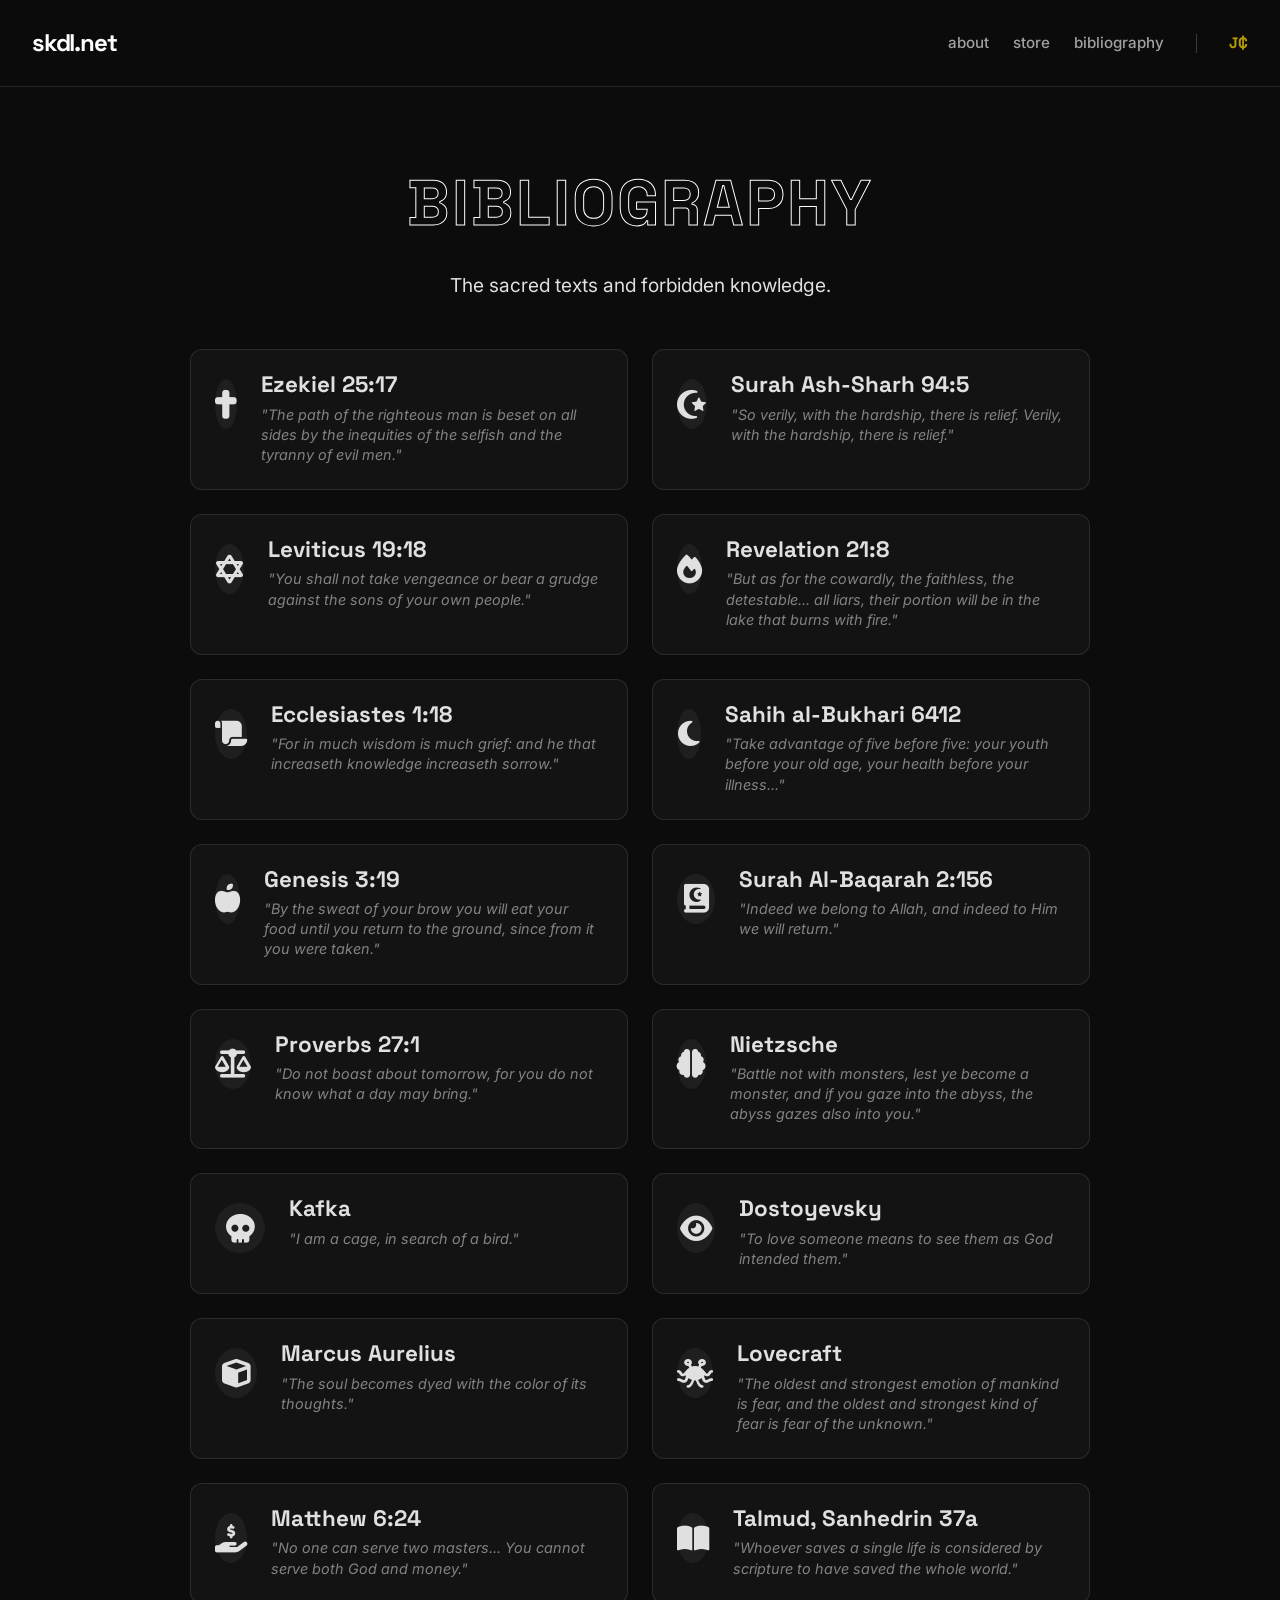
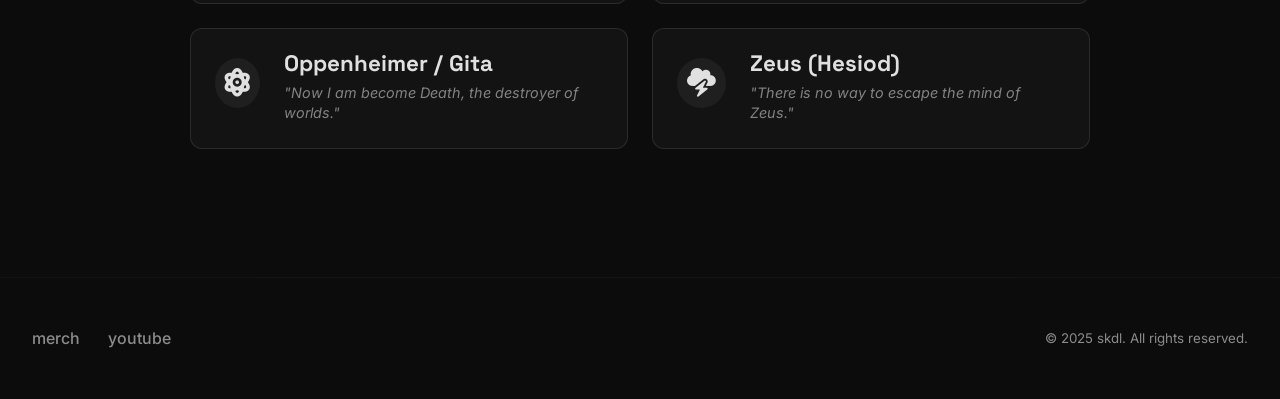
==== bibliography.html @ 1ef9d8b9 "Add files via upload" ====
<!DOCTYPE html>
<html lang="en">

<head>
    <meta charset="UTF-8">
    <meta name="viewport" content="width=device-width, initial-scale=1.0">
    <title>bibliography - skdl.net</title>

    <!-- Google Fonts: Space Grotesk & Inter -->
    <link rel="preconnect" href="https://fonts.googleapis.com">
    <link rel="preconnect" href="https://fonts.gstatic.com" crossorigin>
    <link
        href="https://fonts.googleapis.com/css2?family=Inter:wght@400;600&family=Space+Grotesk:wght@500;700&display=swap"
        rel="stylesheet">

    <!-- Font Awesome for Social Icons -->
    <link rel="stylesheet" href="https://cdnjs.cloudflare.com/ajax/libs/font-awesome/6.4.0/css/all.min.css">

    <link rel="stylesheet" href="css/style.css">
</head>

<body>

    <nav class="navbar">
        <div class="container navbar-content">
            <a href="index.html" class="logo">skdl.net</a>
            <div class="menu">
                <ul>
                    <li><a href="about.html">about</a></li>
                    <li><a href="store.html">store</a></li>
                    <li><a href="bibliography.html" class="active">bibliography</a></li>
                    <li class="nav-separator"></li>
                    <li><a href="johncoins.html"><span class="jc-symbol">J₵</span></a></li>
                </ul>
            </div>
            <div class="mobile-toggle">
                <span></span>
                <span></span>
            </div>
        </div>
    </nav>

    <main>
        <div class="container biblio-container">
            <h1 class="page-title outline" data-animate>BIBLIOGRAPHY</h1>
            <p class="biblio-subtitle" data-animate>The sacred texts and forbidden knowledge.</p>

            <div class="links-grid" data-animate>

                <!-- ==========================
                     SACRED TEXTS
                     ========================== -->
                <div class="link-card quote">
                    <div class="icon-wrapper"><i class="fa-solid fa-cross"></i></div>
                    <div class="link-info">
                        <h2>Ezekiel 25:17</h2><span class="quote-text">"The path of the righteous man is beset on all
                            sides by the inequities of the selfish and the tyranny of evil men."</span>
                    </div>
                </div>

                <div class="link-card quote">
                    <div class="icon-wrapper"><i class="fa-solid fa-star-and-crescent"></i></div>
                    <div class="link-info">
                        <h2>Surah Ash-Sharh 94:5</h2><span class="quote-text">"So verily, with the hardship, there is
                            relief. Verily, with the hardship, there is relief."</span>
                    </div>
                </div>

                <div class="link-card quote">
                    <div class="icon-wrapper"><i class="fa-solid fa-star-of-david"></i></div>
                    <div class="link-info">
                        <h2>Leviticus 19:18</h2><span class="quote-text">"You shall not take vengeance or bear a grudge
                            against the sons of your own people."</span>
                    </div>
                </div>



                <div class="link-card quote">
                    <div class="icon-wrapper"><i class="fa-solid fa-fire"></i></div>
                    <div class="link-info">
                        <h2>Revelation 21:8</h2><span class="quote-text">"But as for the cowardly, the faithless, the
                            detestable... all liars, their portion will be in the lake that burns with fire."</span>
                    </div>
                </div>

                <div class="link-card quote">
                    <div class="icon-wrapper"><i class="fa-solid fa-scroll"></i></div>
                    <div class="link-info">
                        <h2>Ecclesiastes 1:18</h2><span class="quote-text">"For in much wisdom is much grief: and he
                            that increaseth knowledge increaseth sorrow."</span>
                    </div>
                </div>



                <div class="link-card quote">
                    <div class="icon-wrapper"><i class="fa-solid fa-moon"></i></div>
                    <div class="link-info">
                        <h2>Sahih al-Bukhari 6412</h2><span class="quote-text">"Take advantage of five before five: your
                            youth before your old age, your health before your illness..."</span>
                    </div>
                </div>

                <div class="link-card quote">
                    <div class="icon-wrapper"><i class="fa-solid fa-apple-whole"></i></div>
                    <div class="link-info">
                        <h2>Genesis 3:19</h2><span class="quote-text">"By the sweat of your brow you will eat your food
                            until you return to the ground, since from it you were taken."</span>
                    </div>
                </div>



                <div class="link-card quote">
                    <div class="icon-wrapper"><i class="fa-solid fa-book-quran"></i></div>
                    <div class="link-info">
                        <h2>Surah Al-Baqarah 2:156</h2><span class="quote-text">"Indeed we belong to Allah, and indeed
                            to Him we will return."</span>
                    </div>
                </div>

                <div class="link-card quote">
                    <div class="icon-wrapper"><i class="fa-solid fa-scale-balanced"></i></div>
                    <div class="link-info">
                        <h2>Proverbs 27:1</h2><span class="quote-text">"Do not boast about tomorrow, for you do not know
                            what a day may bring."</span>
                    </div>
                </div>

                <!-- ==========================
                     PHILOSOPHY & MADNESS
                     ========================== -->
                <div class="link-card quote">
                    <div class="icon-wrapper"><i class="fa-solid fa-brain"></i></div>
                    <div class="link-info">
                        <h2>Nietzsche</h2><span class="quote-text">"Battle not with monsters, lest ye become a monster,
                            and if you gaze into the abyss, the abyss gazes also into you."</span>
                    </div>
                </div>

                <div class="link-card quote">
                    <div class="icon-wrapper"><i class="fa-solid fa-skull"></i></div>
                    <div class="link-info">
                        <h2>Kafka</h2><span class="quote-text">"I am a cage, in search of a bird."</span>
                    </div>
                </div>



                <div class="link-card quote">
                    <div class="icon-wrapper"><i class="fa-solid fa-eye"></i></div>
                    <div class="link-info">
                        <h2>Dostoyevsky</h2><span class="quote-text">"To love someone means to see them as God intended
                            them."</span>
                    </div>
                </div>

                <div class="link-card quote">
                    <div class="icon-wrapper"><i class="fa-solid fa-cube"></i></div>
                    <div class="link-info">
                        <h2>Marcus Aurelius</h2><span class="quote-text">"The soul becomes dyed with the color of its
                            thoughts."</span>
                    </div>
                </div>



                <div class="link-card quote">
                    <div class="icon-wrapper"><i class="fa-solid fa-spaghetti-monster-flying"></i></div>
                    <div class="link-info">
                        <h2>Lovecraft</h2><span class="quote-text">"The oldest and strongest emotion of mankind is fear,
                            and the oldest and strongest kind of fear is fear of the unknown."</span>
                    </div>
                </div>

                <div class="link-card quote">
                    <div class="icon-wrapper"><i class="fa-solid fa-hand-holding-dollar"></i></div>
                    <div class="link-info">
                        <h2>Matthew 6:24</h2><span class="quote-text">"No one can serve two masters... You cannot serve
                            both God and money."</span>
                    </div>
                </div>

                <div class="link-card quote">
                    <div class="icon-wrapper"><i class="fa-solid fa-book-open"></i></div>
                    <div class="link-info">
                        <h2>Talmud, Sanhedrin 37a</h2><span class="quote-text">"Whoever saves a single life is
                            considered by scripture to have saved the whole world."</span>
                    </div>
                </div>

                <div class="link-card quote">
                    <div class="icon-wrapper"><i class="fa-solid fa-atom"></i></div>
                    <div class="link-info">
                        <h2>Oppenheimer / Gita</h2><span class="quote-text">"Now I am become Death, the destroyer of
                            worlds."</span>
                    </div>
                </div>

                <div class="link-card quote">
                    <div class="icon-wrapper"><i class="fa-solid fa-cloud-bolt"></i></div>
                    <div class="link-info">
                        <h2>Zeus (Hesiod)</h2><span class="quote-text">"There is no way to escape the mind of
                            Zeus."</span>
                    </div>
                </div>



            </div>
        </div>
    </main>

    <footer>
        <div class="container footer-content">
            <div class="footer-links">
                <a href="store.html">merch</a>
                <a href="https://www.youtube.com/@skdl_" target="_blank">youtube</a>
            </div>
            <small>&copy; 2025 skdl. All rights reserved.</small>
        </div>
    </footer>

    <script src="JS/main.js"></script>
</body>

</html>
---- css/style.css ----
:root {
    --bg-color: #0c0c0c;
    --text-color: #e0e0e0;
    --accent-color: #ffffff;
    --highlight-color: #8a8a8a;
    --font-heading: 'Space Grotesk', sans-serif;
    --font-body: 'Inter', sans-serif;
    --glass-bg: rgba(12, 12, 12, 0.7);
    --glass-border: rgba(255, 255, 255, 0.1);
    --transition-speed: 0.3s;
}



* {
    margin: 0;
    padding: 0;
    box-sizing: border-box;
}

body {
    background-color: var(--bg-color);
    color: var(--text-color);
    font-family: var(--font-body);
    overflow-x: hidden;
    line-height: 1.6;
}

a {
    text-decoration: none;
    color: inherit;
    transition: color var(--transition-speed) ease;
}

ul {
    list-style: none;
}

/* Container */
.container {
    max-width: 1400px;
    margin: 0 auto;
    padding: 0 2rem;
}

/* Navbar */
.navbar {
    position: fixed;
    top: 0;
    width: 100%;
    z-index: 1000;
    padding: 1.5rem 0;
    background: var(--glass-bg);
    backdrop-filter: blur(10px);
    -webkit-backdrop-filter: blur(10px);
    border-bottom: 1px solid var(--glass-border);
    transition: padding 0.3s ease;
}

.navbar-content {
    display: flex;
    justify-content: space-between;
    align-items: center;
}

.logo {
    font-family: var(--font-heading);
    font-weight: 700;
    font-size: 1.5rem;
    letter-spacing: -0.05em;
    color: var(--accent-color);
}

.menu ul {
    display: flex;
    gap: 1.5rem;
    align-items: center;
}

.nav-separator {
    width: 1px;
    height: 1.2rem;
    background: rgba(255, 255, 255, 0.2);
    margin: 0 0.5rem;
}

.menu a {
    font-weight: 500;
    font-size: 0.95rem;
    opacity: 0.7;
}

.menu a:hover {
    opacity: 1;
    color: var(--accent-color);
}

/* Main Layout */
main {
    padding-top: 120px;
    /* Space for fixed nav */
    min-height: 100vh;
    display: flex;
    align-items: center;
}

.hero {
    display: grid;
    grid-template-columns: 1fr 1fr;
    gap: 4rem;
    align-items: center;
    width: 100%;
}

/* Hero Content */
.money-stack {
    display: flex;
    flex-direction: column;
    line-height: 0.85;
    margin-bottom: 2rem;
}

.money {
    font-family: var(--font-heading);
    font-size: clamp(3rem, 6vw, 6rem);
    font-weight: 700;
    color: var(--accent-color);
    white-space: nowrap;
    transition: transform 0.3s ease;
    cursor: default;
}

.money:hover {
    transform: translateX(10px);
    color: #fff;
}

.money.outline {
    color: transparent;
    -webkit-text-stroke: 2px var(--highlight-color);
}

.money.funny {
    color: transparent;
    -webkit-text-stroke: 2px var(--accent-color);
    /* Highlight funny line */
}

.description {
    font-size: 1.25rem;
    max-width: 400px;
    margin-bottom: 2.5rem;
    font-weight: 400;
    opacity: 0.9;
}

/* Buttons */
.buttons {
    display: flex;
    gap: 1rem;
    margin-bottom: 3rem;
}

.btn {
    padding: 1rem 2rem;
    border-radius: 8px;
    font-weight: 600;
    font-size: 1rem;
    text-transform: uppercase;
    letter-spacing: 0.05em;
    transition: all var(--transition-speed) ease;
    border: 2px solid transparent;
}

.btn.primary {
    background-color: var(--accent-color);
    color: #000;
}

.btn.primary:hover {
    background-color: #ccc;
    transform: translateY(-2px);
    box-shadow: 0 5px 15px rgba(255, 255, 255, 0.1);
}

.btn.secondary {
    border-color: var(--accent-color);
    color: var(--accent-color);
    background: transparent;
}

.btn.secondary:hover {
    background: rgba(255, 255, 255, 0.1);
    transform: translateY(-2px);
}

/* Contact */
.contact-info {
    margin-top: 2rem;
}

.email-link {
    display: block;
    font-size: 1.1rem;
    text-decoration: underline;
    margin-bottom: 0.5rem;
}

.disclaimer {
    font-size: 0.85rem;
    opacity: 0.5;
    font-style: italic;
}

/* Hero Image */
.hero-image {
    position: relative;
    display: flex;
    justify-content: center;
}

.profile-img {
    width: 100%;
    max-width: 500px;
    height: auto;
    border-radius: 20px;
    filter: grayscale(100%) contrast(1.1);
    transition: filter 0.5s ease;
    z-index: 1;
}

.profile-img:hover {
    filter: grayscale(0%) contrast(1);
}

.glow-effect {
    position: absolute;
    top: 50%;
    left: 50%;
    transform: translate(-50%, -50%);
    width: 60%;
    height: 60%;
    background: var(--accent-color);
    filter: blur(100px);
    opacity: 0.15;
    border-radius: 50%;
    z-index: 0;
}

/* Footer */
footer {
    border-top: 1px solid rgba(255, 255, 255, 0.05);
    padding: 3rem 0;
    margin-top: 4rem;
    opacity: 0.6;
}

.footer-content {
    display: flex;
    justify-content: space-between;
    align-items: center;
}

.footer-links a {
    margin-right: 1.5rem;
    font-weight: 500;
}

.footer-links a:hover {
    text-decoration: underline;
}

/* About Page */
.about-container {
    padding-top: 2rem;
    padding-bottom: 4rem;
    display: flex;
    flex-direction: column;
    align-items: center;
}

.page-title {
    font-family: var(--font-heading);
    font-size: clamp(3rem, 5vw, 5rem);
    width: 100%;
    text-align: center;
    margin-bottom: 3rem;
    color: var(--accent-color);
}

.page-title.outline {
    color: transparent;
    -webkit-text-stroke: 1px var(--accent-color);
    letter-spacing: 2px;
}

.about-top {
    display: grid;
    grid-template-columns: 2fr 1fr;
    gap: 3rem;
    margin-bottom: 4rem;
    align-items: start;
}

.about-text p {
    margin-bottom: 1.5rem;
    font-size: 1.05rem;
    opacity: 0.9;
    text-align: justify;
}

.about-image-small img {
    width: 100%;
    border-radius: 15px;
    box-shadow: 0 10px 30px rgba(0, 0, 0, 0.5);
    border: 1px solid var(--glass-border);
}

.large-image-wrapper {
    width: 100%;
    display: flex;
    flex-direction: column;
    align-items: center;
    gap: 1rem;
}

.profile-img.large {
    max-width: 800px;
    width: 100%;
    aspect-ratio: 3/4;
    /* Approximate aspect ratio from mockup */
    object-fit: cover;
    border-radius: 15px;
    filter: none;
    /* Override default grayscale if desired, or keep it */
}

/* Override hover effect for the static images on about page if we want them always colored. 
   Based on the mockup, they look like normal photos. */
body .about-container .profile-img {
    filter: grayscale(0%) contrast(1);
}

.caption {
    font-family: var(--font-heading);
    /* Or maybe body font? Mockup looks clean */
    font-size: 1.1rem;
    color: var(--text-color);
    opacity: 0.8;
    text-align: center;
    margin-top: 0.5rem;
}

/* Store Page */
.store-container {
    padding-top: 2rem;
    padding-bottom: 4rem;
    width: 100%;
}

.store-grid {
    display: grid;
    grid-template-columns: repeat(auto-fill, minmax(280px, 1fr));
    gap: 3rem;
    width: 100%;
    margin-top: 2rem;
}

.product-card {
    background: rgba(255, 255, 255, 0.03);
    border: 1px solid var(--glass-border);
    border-radius: 15px;
    overflow: hidden;
    transition: transform 0.3s ease, box-shadow 0.3s ease;
    display: flex;
    flex-direction: column;
}

.product-card:hover {
    transform: translateY(-10px);
    box-shadow: 0 10px 20px rgba(0, 0, 0, 0.5);
    background: rgba(255, 255, 255, 0.05);
}

.product-image {
    width: 100%;
    aspect-ratio: 1;
    background: #1a1a1a;
    display: flex;
    justify-content: center;
    align-items: center;
    padding: 20px;
    position: relative;
    overflow: hidden;
}

.product-image img {
    max-width: 100%;
    max-height: 100%;
    object-fit: contain;
    transition: transform 0.3s ease;
}

.product-card:hover .product-image img {
    transform: scale(1.1) rotate(2deg);
}

/* Improved CSS T-Shirt */
.placeholder-tee {
    width: 180px;
    height: 190px;
    background: linear-gradient(135deg, #111 0%, #000 100%);
    position: relative;
    display: flex;
    justify-content: center;
    align-items: center;
    text-align: center;
    box-shadow: 0 10px 20px rgba(0, 0, 0, 0.3);
    /* T-Shirt Shape using clip-path for realistic look */
    clip-path: polygon(20% 0%, 35% 5%, 65% 5%, 80% 0%,
            /* Neck/Shoulders */
            100% 25%, 90% 35%,
            /* Right Sleeve */
            90% 100%,
            /* Right Side */
            10% 100%,
            /* Left Side */
            10% 35%, 0% 25%
            /* Left Sleeve */
        );
    transition: transform 0.3s ease;
}

.placeholder-tee::before {
    content: '';
    position: absolute;
    top: 5px;
    left: 50%;
    transform: translateX(-50%);
    width: 30%;
    height: 10px;
    background: rgba(255, 255, 255, 0.1);
    border-radius: 0 0 50% 50%;
    /* Neck hole shadow */
}

/* Fabric fold effect */
.placeholder-tee::after {
    content: '';
    position: absolute;
    width: 100%;
    height: 100%;
    background: linear-gradient(to bottom,
            transparent 40%,
            rgba(255, 255, 255, 0.02) 45%,
            transparent 50%);
    pointer-events: none;
}

.placeholder-tee span {
    color: white;
    font-family: var(--font-heading);
    font-weight: 700;
    z-index: 2;
    line-height: 0.9;
    font-size: 1.2rem;
    padding-top: 15px;
    /* Offset for neck */
    text-shadow: 0 2px 4px rgba(0, 0, 0, 0.5);
    transform: rotate(-2deg);
}

.placeholder-tee.white {
    background: linear-gradient(135deg, #f0f0f0 0%, #d0d0d0 100%);
}

.placeholder-tee.white::before {
    background: rgba(0, 0, 0, 0.05);
}

.placeholder-tee.white span {
    color: #1a1a1a;
    text-shadow: none;
}


.placeholder-poster {
    width: 160px;
    height: 220px;
    background: #fff;
    display: flex;
    justify-content: center;
    align-items: center;
    text-align: center;
    color: black;
    font-family: var(--font-heading);
    font-weight: bold;
    box-shadow: 0 0 20px rgba(255, 255, 255, 0.1);
    transform: rotate(-5deg);
}

.product-info {
    padding: 1.5rem;
    text-align: center;
    display: flex;
    flex-direction: column;
    gap: 0.5rem;
    flex-grow: 1;
}

.product-info h3 {
    font-family: var(--font-heading);
    font-size: 1.25rem;
    margin-bottom: 0.25rem;
}

.product-info .price {
    font-weight: 600;
    color: var(--highlight-color);
    margin-bottom: 1rem;
}

.btn.small {
    padding: 0.5rem 1rem;
    width: 100%;
    margin-top: auto;
    font-size: 0.9rem;
    cursor: pointer;
}

/* Cart UI */
.cart-trigger {
    position: fixed;
    bottom: 30px;
    right: 30px;
    width: 60px;
    height: 60px;
    background-color: var(--accent-color);
    border-radius: 50%;
    display: flex;
    justify-content: center;
    align-items: center;
    cursor: pointer;
    box-shadow: 0 5px 20px rgba(0, 0, 0, 0.5);
    z-index: 1000;
    transition: transform 0.2s;
}

.cart-trigger:hover {
    transform: scale(1.1);
}

.cart-trigger svg {
    width: 30px;
    height: 30px;
    fill: #000;
}

.cart-count {
    position: absolute;
    top: -5px;
    right: -5px;
    background: red;
    color: white;
    font-size: 12px;
    font-weight: bold;
    width: 20px;
    height: 20px;
    border-radius: 50%;
    display: flex;
    justify-content: center;
    align-items: center;
    border: 2px solid #000;
}

.cart-sidebar {
    position: fixed;
    top: 0;
    right: 0;
    width: 100%;
    max-width: 400px;
    height: 100vh;
    background: #111;
    z-index: 1002;
    transform: translateX(100%);
    transition: transform 0.3s cubic-bezier(0.4, 0, 0.2, 1);
    border-left: 1px solid var(--glass-border);
    display: flex;
    flex-direction: column;
    padding: 2rem;
}

.cart-sidebar.open {
    transform: translateX(0);
}

.cart-header {
    display: flex;
    justify-content: space-between;
    align-items: center;
    margin-bottom: 2rem;
    padding-bottom: 1rem;
    border-bottom: 1px solid rgba(255, 255, 255, 0.1);
}

.cart-header h2 {
    font-family: var(--font-heading);
    color: var(--accent-color);
}

.close-cart {
    background: none;
    border: none;
    color: white;
    font-size: 2rem;
    cursor: pointer;
}

.cart-items {
    flex-grow: 1;
    overflow-y: auto;
    display: flex;
    flex-direction: column;
    gap: 1rem;
}

.cart-item {
    display: flex;
    justify-content: space-between;
    align-items: center;
    background: rgba(255, 255, 255, 0.05);
    padding: 1rem;
    border-radius: 8px;
}

.cart-item-info h4 {
    font-size: 1rem;
    margin-bottom: 0.2rem;
}

.cart-item-info p {
    font-size: 0.9rem;
    opacity: 0.7;
}

.remove-item {
    background: transparent;
    border: 1px solid rgba(255, 50, 50, 0.5);
    color: #ff5555;
    padding: 5px 10px;
    border-radius: 4px;
    cursor: pointer;
    font-size: 0.8rem;
}

.remove-item:hover {
    background: rgba(255, 50, 50, 0.1);
}

.cart-footer {
    margin-top: 2rem;
    padding-top: 1rem;
    border-top: 1px solid rgba(255, 255, 255, 0.1);
}

.cart-total {
    display: flex;
    justify-content: space-between;
    font-size: 1.5rem;
    font-weight: bold;
    margin-bottom: 1.5rem;
}

.checkout-btn {
    width: 100%;
    padding: 1rem;
    background: var(--accent-color);
    color: black;
    border: none;
    font-weight: bold;
    font-size: 1.1rem;
    cursor: pointer;
    border-radius: 8px;
}

.checkout-btn:hover {
    opacity: 0.9;
}

.cart-overlay {
    position: fixed;
    top: 0;
    left: 0;
    width: 100%;
    height: 100%;
    background: rgba(0, 0, 0, 0.7);
    z-index: 1001;
    opacity: 0;
    pointer-events: none;
    transition: opacity 0.3s;
}

.cart-overlay.open {
    opacity: 1;
    pointer-events: auto;
}

/* Bibliography Page */
.biblio-container {
    padding-top: 2rem;
    padding-bottom: 4rem;
    display: flex;
    flex-direction: column;
    align-items: center;
    width: 100%;
}

.biblio-subtitle {
    font-size: 1.2rem;
    opacity: 0.7;
    margin-top: -2rem;
    margin-bottom: 3rem;
    text-align: center;
}

.links-grid {
    display: grid;
    grid-template-columns: repeat(auto-fill, minmax(350px, 1fr));
    gap: 1.5rem;
    width: 100%;
    max-width: 900px;
}

.link-card {
    display: flex;
    align-items: center;
    padding: 1.5rem;
    background: rgba(255, 255, 255, 0.03);
    border: 1px solid var(--glass-border);
    border-radius: 12px;
    gap: 1.5rem;
    transition: all 0.3s ease;
    text-decoration: none;
    position: relative;
    overflow: hidden;
}

.link-card:hover {
    background: rgba(255, 255, 255, 0.08);
    transform: translateX(10px);
    border-color: rgba(255, 255, 255, 0.2);
}

.link-card .icon-wrapper {
    width: 50px;
    height: 50px;
    display: flex;
    justify-content: center;
    align-items: center;
    font-size: 1.8rem;
    border-radius: 50%;
    background: rgba(255, 255, 255, 0.05);
    transition: 0.3s;
}

.link-card h2 {
    font-family: var(--font-heading);
    font-size: 1.4rem;
    line-height: 1;
    margin-bottom: 0.2rem;
}

.link-card span {
    font-size: 0.9rem;
    opacity: 0.6;
}

.link-card .arrow {
    margin-left: auto;
    font-size: 1.5rem;
    opacity: 0;
    transform: translateX(-10px);
    transition: 0.3s;
}

.link-card:hover .arrow {
    opacity: 1;
    transform: translateX(0);
}

/* Brand Colors on Hover */
.link-card.youtube:hover .icon-wrapper {
    background: #FF0000;
    color: white;
}

.link-card.instagram:hover .icon-wrapper {
    background: radial-gradient(circle at 30% 107%, #fdf497 0%, #fdf497 5%, #fd5949 45%, #d6249f 60%, #285AEB 90%);
    color: white;
}

.link-card.discord:hover .icon-wrapper {
    background: #5865F2;
    color: white;
}

.link-card.twitter:hover .icon-wrapper {
    background: #000;
    color: white;
    border: 1px solid #333;
}

.link-card.twitch:hover .icon-wrapper {
    background: #9146FF;
    color: white;
}

.link-card.email:hover .icon-wrapper {
    background: #fff;
    color: black;
}



.link-card.quote {
    align-items: flex-start;
}

.link-card.quote .icon-wrapper {
    margin-top: 5px;
    /* Align icon with top of text */
}

.quote-text {
    display: block;
    margin-top: 0.5rem;
    font-size: 0.95rem;
    font-style: italic;
    line-height: 1.4;
    color: #ccc;
}

/* Specific Card Styling */
.link-card.quote:hover {
    background: rgba(255, 255, 255, 0.05);
    border-color: var(--highlight-color);
}

.link-card.other:hover .icon-wrapper {
    animation: pulse 1s infinite alternate;
}

@keyframes pulse {
    from {
        box-shadow: 0 0 10px red;
    }

    to {
        box-shadow: 0 0 20px red, 0 0 40px red;
    }
}

.mobile-toggle {
    display: none;
    flex-direction: column;
    gap: 6px;
    cursor: pointer;
    z-index: 1001;
}

.mobile-toggle span {
    width: 30px;
    height: 2px;
    background-color: var(--text-color);
    transition: 0.3s;
}

/* Responsive & Mobile Menu */
@media (max-width: 900px) {
    .hero {
        grid-template-columns: 1fr;
        text-align: center;
        gap: 3rem;
    }

    .about-top {
        grid-template-columns: 1fr;
    }

    .about-image-small {
        order: -1;
        /* Image first on mobile, or remove line to keep text first. Mockup usually image first is nice but text is key here. Let's keep text first.*/
        margin: 0 auto;
        max-width: 300px;
    }

    .money-stack {
        align-items: center;
    }

    .description {
        margin: 0 auto 2.5rem;
    }

    .buttons {
        justify-content: center;
    }

    .mobile-toggle {
        display: flex;
    }

    .menu {
        position: fixed;
        top: 0;
        right: 0;
        height: 100vh;
        width: 100%;
        background-color: var(--bg-color);
        display: flex;
        justify-content: center;
        align-items: center;
        transform: translateX(100%);
        transition: transform 0.3s ease-in-out;
        z-index: 999;
    }

    .menu.active {
        transform: translateX(0);
    }

    .menu ul {
        flex-direction: column;
        align-items: center;
        gap: 2rem;
    }

    .menu a {
        font-size: 1.5rem;
    }
}

/* Animation Utilities */
/* John Coins Page */
.jc-container {
    padding-top: 2rem;
    padding-bottom: 6rem;
    display: flex;
    flex-direction: column;
    align-items: center;
    width: 100%;
}

.jc-hero {
    display: flex;
    flex-direction: column;
    align-items: center;
    text-align: center;
    gap: 3rem;
    margin-bottom: 5rem;
}

/* Forex Chart Section */
.jc-forex-section {
    width: 100%;
    max-width: 1000px;
    margin-bottom: 5rem;
    background: rgba(0, 0, 0, 0.3);
    border: 1px solid rgba(255, 255, 255, 0.1);
    border-radius: 20px;
    padding: 2rem;
    position: relative;
    overflow: hidden;
}

.jc-forex-header {
    display: flex;
    justify-content: space-between;
    align-items: center;
    margin-bottom: 2rem;
    flex-wrap: wrap;
    gap: 1rem;
}

.chart-controls {
    display: flex;
    gap: 0.5rem;
}

.chart-btn {
    background: rgba(255, 255, 255, 0.05);
    border: 1px solid rgba(255, 255, 255, 0.1);
    color: white;
    padding: 0.4rem 0.8rem;
    border-radius: 4px;
    cursor: pointer;
    font-size: 0.8rem;
    transition: 0.2s;
}

.chart-btn:hover {
    background: rgba(255, 255, 255, 0.15);
    border-color: rgba(255, 255, 255, 0.3);
}

.chart-btn.active {
    background: #ffd700;
    color: black;
    border-color: #ffd700;
}

.jc-forex-title {
    font-family: var(--font-heading);
    font-size: 1.5rem;
    color: #ffd700;
}

.jc-forex-badge {
    color: #ff4444;
    border: 1px solid #ff4444;
    padding: 0.3rem 0.8rem;
    border-radius: 4px;
    font-size: 0.8rem;
    font-weight: 600;
    text-transform: uppercase;
    letter-spacing: 1px;
    background: rgba(255, 68, 68, 0.1);
    animation: alarmingPulse 0.5s infinite alternate;
}

@keyframes alarmingPulse {
    0% {
        box-shadow: 0 0 5px rgba(255, 68, 68, 0.5);
        background: rgba(255, 68, 68, 0.1);
        color: #ff4444;
        transform: scale(1);
    }

    100% {
        box-shadow: 0 0 20px rgba(255, 68, 68, 0.9), inset 0 0 10px rgba(255, 68, 68, 0.5);
        background: rgba(255, 68, 68, 0.3);
        color: #fff;
        text-shadow: 0 0 5px #ff4444;
        transform: scale(1.02);
    }
}

.chart-container {
    width: 100%;
    height: 400px;
    position: relative;
    background-image:
        linear-gradient(rgba(255, 255, 255, 0.05) 1px, transparent 1px),
        linear-gradient(90deg, rgba(255, 255, 255, 0.05) 1px, transparent 1px);
    background-size: 40px 40px;
}

.chart-svg {
    width: 100%;
    height: 100%;
}

.chart-crosshair {
    position: absolute;
    top: 0;
    width: 1px;
    height: 100%;
    background: rgba(255, 255, 255, 0.3);
    pointer-events: none;
    display: none;
    z-index: 5;
}

.chart-tooltip {
    position: absolute;
    background: rgba(0, 0, 0, 0.9);
    border: 1px solid rgba(255, 215, 0, 0.5);
    padding: 0.8rem;
    border-radius: 8px;
    pointer-events: none;
    display: none;
    z-index: 10;
    min-width: 120px;
    backdrop-filter: blur(5px);
    box-shadow: 0 5px 15px rgba(0, 0, 0, 0.5);
}

.chart-tooltip .date {
    font-size: 0.75rem;
    opacity: 0.6;
    margin-bottom: 0.5rem;
    display: block;
    border-bottom: 1px solid rgba(255, 255, 255, 0.1);
    padding-bottom: 0.3rem;
}

.tooltip-row {
    display: flex;
    justify-content: space-between;
    gap: 1.5rem;
    align-items: baseline;
    margin-bottom: 0.2rem;
}

.chart-tooltip .label {
    font-size: 0.7rem;
    text-transform: uppercase;
    opacity: 0.5;
    font-weight: 600;
}

.chart-tooltip .price,
.chart-tooltip .mkt-cap {
    font-family: var(--font-heading);
    font-size: 1rem;
    color: #ffd700;
}

.chart-line {
    fill: none;
    stroke: #ff4444;
    stroke-width: 3;
    filter: drop-shadow(0 0 8px rgba(255, 68, 68, 0.5));
}

.chart-gradient {
    fill: url(#chartGradient);
    opacity: 0.3;
}

.price-marker {
    position: absolute;
    font-family: var(--font-heading);
    font-size: 0.9rem;
    color: white;
    background: rgba(0, 0, 0, 0.8);
    padding: 0.2rem 0.5rem;
    border-radius: 4px;
    border: 1px solid rgba(255, 255, 255, 0.2);
}

.marker-high {
    top: 50px;
    left: 20px;
    border-color: #ffd700;
}

.marker-low {
    bottom: 40px;
    right: 20px;
    border-color: #ff4444;
}

.jc-card {
    background: linear-gradient(135deg, rgba(255, 215, 0, 0.05) 0%, rgba(0, 0, 0, 0) 100%);
    border: 1px solid rgba(255, 215, 0, 0.2);
    padding: 4rem;
    border-radius: 30px;
    max-width: 900px;
    backdrop-filter: blur(10px);
    box-shadow: 0 20px 50px rgba(0, 0, 0, 0.5), 0 0 20px rgba(255, 215, 0, 0.05);
    position: relative;
    overflow: hidden;
}

.jc-card::before {
    content: '';
    position: absolute;
    top: -50%;
    left: -50%;
    width: 200%;
    height: 200%;
    background: radial-gradient(circle, rgba(255, 215, 0, 0.03) 0%, transparent 70%);
    pointer-events: none;
}

.jc-value {
    font-size: clamp(4rem, 8vw, 7rem);
    font-family: var(--font-heading);
    color: #ffd700;
    line-height: 1;
    margin-bottom: 1rem;
    text-shadow: 0 0 30px rgba(255, 215, 0, 0.4);
    letter-spacing: -2px;
}

.jc-label {
    font-size: 1.2rem;
    text-transform: uppercase;
    letter-spacing: 0.3em;
    opacity: 0.6;
    margin-bottom: 2rem;
}

.jc-description {
    font-size: 1.2rem;
    max-width: 600px;
    margin: 0 auto 3rem;
    opacity: 0.8;
}

.jc-grid {
    display: grid;
    grid-template-columns: repeat(auto-fit, minmax(250px, 1fr));
    gap: 2rem;
    width: 100%;
    max-width: 1000px;
}

.jc-feature {
    padding: 2rem;
    background: rgba(255, 255, 255, 0.02);
    border: 1px solid var(--glass-border);
    border-radius: 15px;
    transition: 0.3s;
}

.jc-feature:hover {
    background: rgba(255, 255, 255, 0.05);
    transform: translateY(-5px);
    border-color: rgba(255, 215, 0, 0.3);
}

.jc-feature h3 {
    font-family: var(--font-heading);
    color: #ffd700;
    margin-bottom: 1rem;
}

.jc-img-wrapper {
    width: 300px;
    height: 300px;
    border-radius: 50%;
    overflow: hidden;
    border: 4px solid #ffd700;
    box-shadow: 0 0 50px rgba(255, 215, 0, 0.2);
    margin: 0 auto 2rem;
    animation: floating 3s ease-in-out infinite;
}

.jc-img-wrapper img {
    width: 100%;
    height: 100%;
    object-fit: cover;
}

@keyframes floating {

    0%,
    100% {
        transform: translateY(0);
    }

    50% {
        transform: translateY(-20px);
    }
}

[data-animate] {
    opacity: 0;
    transform: translateY(30px);
    transition: opacity 0.8s ease-out, transform 0.8s ease-out;
}

[data-animate].in-view {
    opacity: 1;
    transform: translateY(0);
}

.jc-symbol {
    color: #ffd700;
    font-family: var(--font-heading);
    font-weight: 700;
}

/* ==========================================================================
   VIOLENT CRASH MODE (Lore-Accurate)
   ========================================================================== */

body.crash-mode {
    overflow-x: hidden;
}


html.crash-mode::after {
    content: '';
    position: fixed;
    top: 0;
    left: 0;
    width: 100vw;
    height: 100vh;
    background: radial-gradient(circle, transparent 40%, rgba(255, 0, 0, 0.2) 100%);
    pointer-events: none;
    z-index: 99999;
    animation: pulse-red 3s infinite ease-in-out alternate;
}

@keyframes pulse-red {
    from {
        opacity: 0.2;
    }

    to {
        opacity: 0.5;
        box-shadow: inset 0 0 50px rgba(255, 0, 0, 0.2);
    }
}
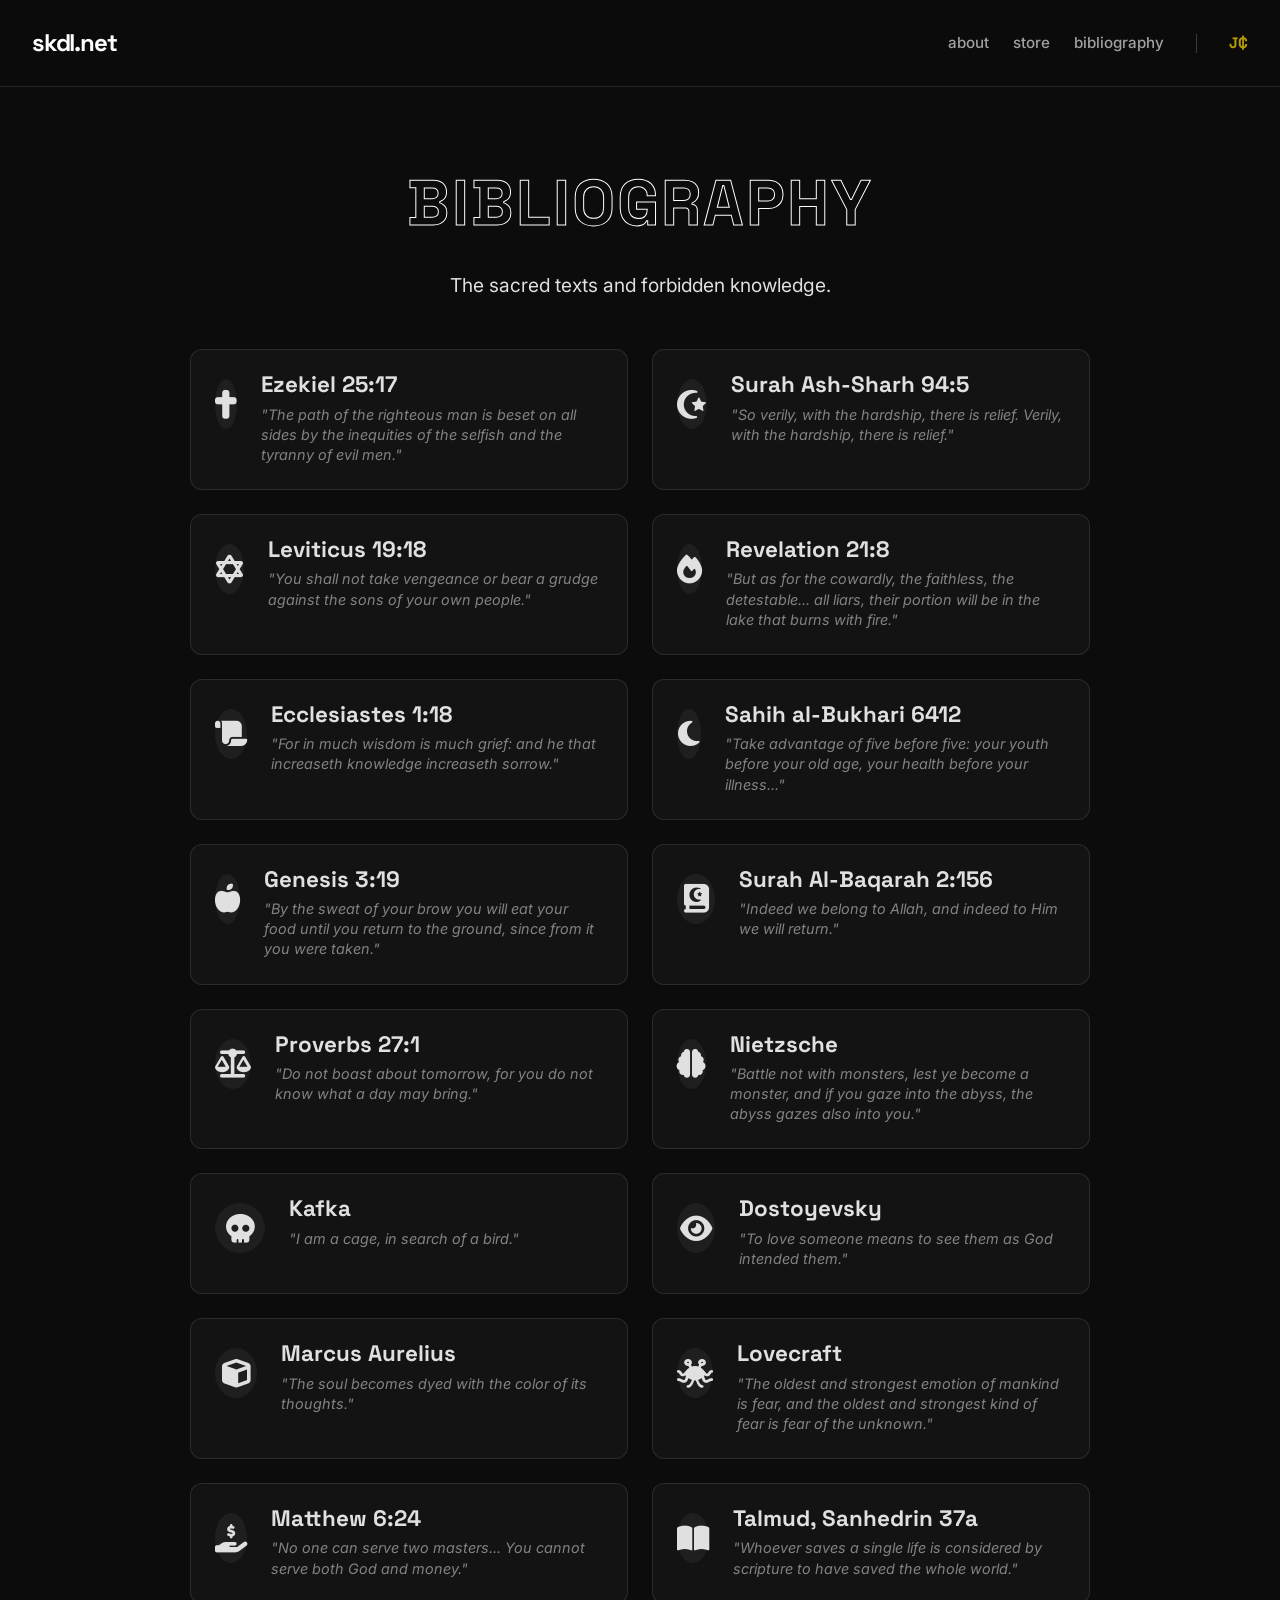
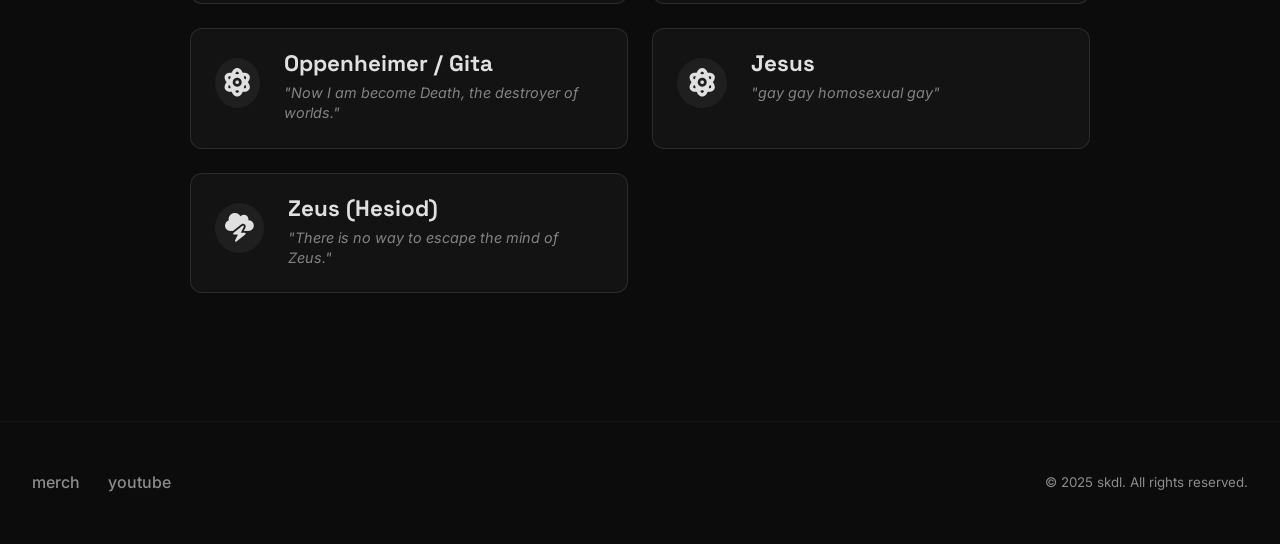
==== commit d4a1773b: "gay gay homosexual gay gay gay homosexual gay gay gay homosexual gay gay gay homosexual gay gay gay " ====
--- a/bibliography.html
+++ b/bibliography.html
@@ -199,6 +199,13 @@
                 </div>
 
                 <div class="link-card quote">
+                    <div class="icon-wrapper"><i class="fa-solid fa-atom"></i></div>
+                    <div class="link-info">
+                        <h2>Jesus</h2><span class="quote-text">"gay gay homosexual gay"</span>
+                    </div>
+                </div>
+
+                <div class="link-card quote">
                     <div class="icon-wrapper"><i class="fa-solid fa-cloud-bolt"></i></div>
                     <div class="link-info">
                         <h2>Zeus (Hesiod)</h2><span class="quote-text">"There is no way to escape the mind of
@@ -225,4 +232,4 @@
     <script src="JS/main.js"></script>
 </body>
 
-</html>+</html>
